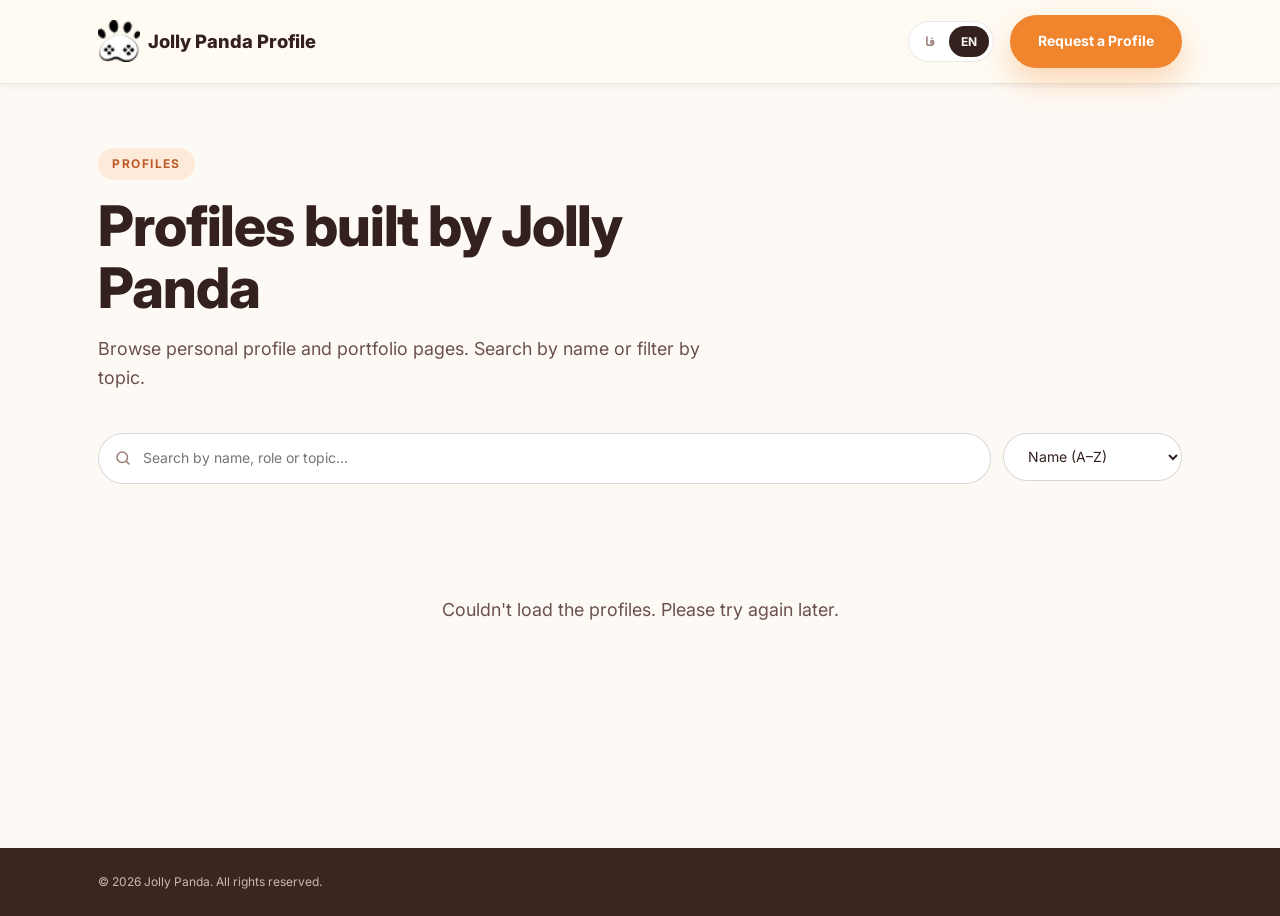
==== bio/index.html @ 09a41d56 "feat(bio): publish org repos under /bio/ with searchable listing, deploy via Vercel feat(bio): publi" ====
<!DOCTYPE html>
<html lang="en" dir="ltr">
<head>
  <meta charset="UTF-8" />
  <meta name="viewport" content="width=device-width, initial-scale=1.0" />
  <title>Profiles | Jolly Panda</title>
  <meta name="description" content="Browse the personal profile and portfolio websites built by Jolly Panda." />
  <meta name="theme-color" content="#fffbf3" />
  <meta name="robots" content="index, follow" />
  <link rel="canonical" href="https://me.jollypanda.ir/bio/" />
  <link rel="icon" href="/assets/favicon.svg" type="image/svg+xml" />

  <link rel="preconnect" href="https://fonts.googleapis.com" />
  <link rel="preconnect" href="https://fonts.gstatic.com" crossorigin />
  <link href="https://fonts.googleapis.com/css2?family=Inter:wght@400;500;600;700;800;900&family=Vazirmatn:wght@400;500;600;700;800&display=swap" rel="stylesheet" />

  <link rel="stylesheet" href="/css/variables.css" />
  <link rel="stylesheet" href="/css/base.css" />
  <link rel="stylesheet" href="/css/bio.css" />
</head>
<body>
  <a class="skip-link" href="#main" data-i18n="skip">Skip to content</a>

  <header class="site-header is-scrolled" id="siteHeader">
    <div class="container nav">
      <a href="/" class="brand" aria-label="Jolly Panda Profile home">
        <img src="/assets/favicon.svg" alt="" class="brand__mark" width="42" height="42" />
        <span>
          <span>Jolly Panda</span>
          <span class="brand__sub" data-i18n="brandSub">Profile</span>
        </span>
      </a>

      <div class="nav__actions">
        <div class="lang-switch" role="group" aria-label="Language switch">
          <button type="button" class="lang-switch__btn" data-lang="fa">فا</button>
          <button type="button" class="lang-switch__btn" data-lang="en">EN</button>
        </div>
        <a href="/en/#request" class="btn btn-primary" id="requestLink" data-i18n="request">Request a Profile</a>
      </div>
    </div>
  </header>

  <main id="main">
    <section class="section bio-page">
      <div class="container">
        <div class="section-heading">
          <span class="eyebrow" data-i18n="eyebrow">Profiles</span>
          <h1 class="bio-title" data-i18n="title">Profiles built by Jolly Panda</h1>
          <p data-i18n="lead">Browse personal profile and portfolio pages. Search by name or filter by topic.</p>
        </div>

        <div class="bio-toolbar" role="search">
          <label class="bio-search">
            <span class="sr-only" data-i18n="searchLabel">Search profiles</span>
            <svg viewBox="0 0 24 24" width="18" height="18" aria-hidden="true" fill="none" stroke="currentColor" stroke-width="2" stroke-linecap="round"><circle cx="11" cy="11" r="7"/><path d="m20 20-3.5-3.5"/></svg>
            <input type="search" id="bioSearch" autocomplete="off" data-i18n-placeholder="searchPlaceholder" placeholder="Search by name, role or topic…" />
          </label>

          <label class="bio-sort">
            <span class="sr-only" data-i18n="sortLabel">Sort by</span>
            <select id="bioSort">
              <option value="name" data-i18n="sortName">Name (A–Z)</option>
              <option value="updated" data-i18n="sortUpdated">Recently updated</option>
            </select>
          </label>
        </div>

        <div class="bio-chips" id="bioChips" role="group" aria-label="Filter by topic" hidden></div>

        <p class="bio-count" id="bioCount" role="status" aria-live="polite"></p>

        <div class="bio-table-wrap">
          <table class="bio-table" id="bioTable" hidden>
            <thead>
              <tr>
                <th scope="col" class="col-preview"><span class="sr-only" data-i18n="colPreview">Preview</span></th>
                <th scope="col" data-i18n="colName">Name</th>
                <th scope="col" class="col-topics" data-i18n="colTopics">Topics</th>
                <th scope="col" class="col-updated" data-i18n="colUpdated">Updated</th>
                <th scope="col" class="col-action"><span class="sr-only" data-i18n="colOpen">Open</span></th>
              </tr>
            </thead>
            <tbody id="bioRows"></tbody>
          </table>
        </div>

        <p class="bio-state" id="bioState" hidden></p>
      </div>
    </section>
  </main>

  <footer class="site-footer">
    <div class="site-footer__bottom">
      <div class="container">
        <p class="site-footer__copyright" data-i18n="copyright">© 2026 Jolly Panda. All rights reserved.</p>
      </div>
    </div>
  </footer>

  <script src="/js/bio.js"></script>
</body>
</html>
---- css/variables.css ----
/* ==========================================================================
   Jolly Panda Studio — Design Tokens
   Every color, radius, shadow, spacing and type value used across the site
   is declared here as a CSS Custom Property. Nothing below should be
   hard-coded anywhere else in the codebase.

   COLOR SOURCE: every color below was sampled directly from the official
   mascot artwork (assets/mascot/jolly-panda-mascot.jpeg) via k-means /
   channel-filtered pixel extraction — nothing here is an invented or
   generic palette:
     - Panda Orange   #f0852e  → the hoodie (primary brand color)
     - Ember Orange    #be5a29  → hoodie shadow folds (hover / dark state)
     - Bamboo Yellow  #fcdd4e  → the badge's geometric backdrop
     - Blush Rose     #ebbeb1  → the mascot's cheek blush
     - Panda Ink      #362122  → the fur outline / eyes / nose
     - Warm Cream     #f0e6d9  → the mascot's white fur, warmed
   ========================================================================== */

:root {
  /* ---------- Color: Surfaces (from the mascot's cream fur) ---------- */
  --color-paper: #fdfaf5;        /* primary background */
  --color-paper-alt: #f7ecdf;    /* alternating section background */
  --color-surface: #ffffff;      /* card surfaces */
  --color-surface-tint: #f6ece1; /* subtle surface on paper-alt sections */

  /* ---------- Color: Ink (from the mascot's outline / eyes) ---------- */
  --color-ink: #34211f;          /* headings / high emphasis text */
  --color-ink-soft: #6b504b;     /* body copy */
  --color-ink-faint: #9c8078;    /* captions, meta */
  --color-border: rgba(52, 33, 31, 0.1);
  --color-border-strong: rgba(52, 33, 31, 0.18);

  /* ---------- Color: Panda Orange (primary — the hoodie) ---------- */
  --color-orange: #f0852e;
  --color-orange-dark: #be5a29;
  --color-orange-light: #fdead9;

  /* ---------- Color: Bamboo Yellow (secondary — the badge backdrop) ---------- */
  --color-yellow: #fcdd4e;
  --color-yellow-dark: #dcb52a;
  --color-yellow-light: #fff6d8;

  /* ---------- Color: Blush Rose (accent — the cheek blush) ---------- */
  --color-blush: #ebbeb1;
  --color-blush-dark: #d18f7c;
  --color-blush-light: #faeae5;

  /* ---------- Color: Warm Taupe (neutral accent — fur shading) ---------- */
  --color-taupe: #d3b5a8;
  --color-taupe-dark: #a9877a;
  --color-taupe-light: #f2e6de;

  /* ---------- Gradients (used sparingly — one signature moment only) ---------- */
  --gradient-brand: linear-gradient(135deg, var(--color-orange) 0%, var(--color-yellow) 100%);
  --gradient-ink: linear-gradient(180deg, #3c2521 0%, #2a1917 100%);

  /* ---------- Shadows (warm-tinted, matching the ink color) ---------- */
  --shadow-xs: 0 2px 6px rgba(52, 33, 31, 0.07);
  --shadow-soft: 0 10px 26px rgba(52, 33, 31, 0.09);
  --shadow-lift: 0 20px 44px rgba(52, 33, 31, 0.16);
  --shadow-orange: 0 14px 30px rgba(240, 133, 46, 0.32);
  --shadow-yellow: 0 14px 30px rgba(252, 221, 78, 0.35);

  /* ---------- Radii ---------- */
  --radius-sm: 12px;
  --radius-md: 20px;
  --radius-lg: 32px;
  --radius-xl: 48px;
  --radius-full: 999px;

  /* ---------- Spacing scale ---------- */
  --space-3xs: 0.25rem;
  --space-2xs: 0.5rem;
  --space-xs: 0.75rem;
  --space-sm: 1rem;
  --space-md: 1.5rem;
  --space-lg: 2.5rem;
  --space-xl: 4rem;
  --space-2xl: 6rem;
  --space-3xl: 9rem;

  /* ---------- Layout ---------- */
  --container-max: 1180px;
  --container-pad: clamp(1.25rem, 4vw, 3rem);
  --nav-height: 84px;

  /* ---------- Typography ---------- */
  --font-en: 'Inter', -apple-system, BlinkMacSystemFont, 'Segoe UI', sans-serif;
  --font-fa: 'Vazirmatn', 'Inter', Tahoma, sans-serif;

  --fs-display: clamp(2.75rem, 6vw, 5rem);
  --fs-h1: clamp(2.25rem, 4.4vw, 3.5rem);
  --fs-h2: clamp(1.75rem, 3.2vw, 2.5rem);
  --fs-h3: clamp(1.25rem, 2vw, 1.5rem);
  --fs-lead: clamp(1.05rem, 1.4vw, 1.25rem);
  --fs-body: 1rem;
  --fs-small: 0.875rem;
  --fs-tiny: 0.75rem;

  --lh-tight: 1.1;
  --lh-snug: 1.3;
  --lh-normal: 1.6;

  /* ---------- Motion ---------- */
  --ease-bounce: cubic-bezier(0.34, 1.56, 0.64, 1);
  --ease-out: cubic-bezier(0.16, 1, 0.3, 1);
  --duration-fast: 180ms;
  --duration-base: 320ms;
  --duration-slow: 600ms;

  /* ---------- Z-index scale ---------- */
  --z-nav: 100;
  --z-menu: 200;
  --z-modal: 300;
}

/* Dark surface used behind footer / CTA — a deep tint of the mascot's own
   ink color, so the "night" mode still reads as part of the same brand
   rather than a generic near-black. */
:root {
  --color-night: #2a1917;
  --color-night-soft: #3c2521;
  --color-on-night: #fdf3ea;
  --color-on-night-soft: rgba(253, 243, 234, 0.72);
}
---- css/base.css ----
/* ==========================================================================
   Jolly Panda Profile — base.css
   Extracted from the Jolly Panda Studio stylesheet (reset, typography,
   layout primitives, nav, buttons, footer) so this is a fully standalone
   project that still matches the studio's art style exactly — no
   cross-project file references.
   ========================================================================== */

/* ---------- 1. Reset & base ---------- */
*,
*::before,
*::after {
  box-sizing: border-box;
  margin: 0;
  padding: 0;
}

html {
  scroll-behavior: smooth;
  -webkit-text-size-adjust: 100%;
}

@media (prefers-reduced-motion: reduce) {
  html {
    scroll-behavior: auto;
  }
  *,
  *::before,
  *::after {
    animation-duration: 0.001ms !important;
    animation-iteration-count: 1 !important;
    transition-duration: 0.001ms !important;
    scroll-behavior: auto !important;
  }
}

body {
  font-family: var(--font-en);
  background-color: var(--color-paper);
  color: var(--color-ink);
  line-height: var(--lh-normal);
  overflow-x: hidden;
  -webkit-font-smoothing: antialiased;
}

html[lang="fa"] body,
body[dir="rtl"] {
  font-family: var(--font-fa);
}

img,
svg {
  display: block;
  max-width: 100%;
}

a {
  color: inherit;
  text-decoration: none;
}

ul {
  list-style: none;
}

button {
  font: inherit;
  color: inherit;
  background: none;
  border: none;
  cursor: pointer;
}

input,
textarea {
  font: inherit;
}

:focus-visible {
  outline: 3px solid var(--color-orange-dark);
  outline-offset: 3px;
  border-radius: var(--radius-sm);
}

.skip-link {
  position: absolute;
  top: -100px;
  left: var(--space-sm);
  background: var(--color-ink);
  color: var(--color-paper);
  padding: var(--space-xs) var(--space-sm);
  border-radius: var(--radius-sm);
  z-index: var(--z-modal);
  transition: top var(--duration-fast) var(--ease-out);
}

.skip-link:focus {
  top: var(--space-sm);
}

/* ---------- 2. Typography ---------- */
h1, h2, h3, h4 {
  color: var(--color-ink);
  line-height: var(--lh-tight);
  font-weight: 800;
  letter-spacing: -0.02em;
}

html[lang="fa"] h1,
html[lang="fa"] h2,
html[lang="fa"] h3,
html[lang="fa"] h4 {
  letter-spacing: 0;
  font-weight: 700;
}

p {
  color: var(--color-ink-soft);
}

.eyebrow {
  display: inline-flex;
  align-items: center;
  gap: var(--space-2xs);
  font-size: var(--fs-tiny);
  font-weight: 700;
  letter-spacing: 0.12em;
  text-transform: uppercase;
  color: var(--color-orange-dark);
  background: var(--color-orange-light);
  padding: 0.4rem 0.9rem;
  border-radius: var(--radius-full);
}

html[lang="fa"] .eyebrow {
  letter-spacing: 0;
  text-transform: none;
}

.section-heading {
  max-width: 640px;
  margin-inline: 0;
  margin-bottom: var(--space-lg);
}

.section-heading--center {
  margin-inline: auto;
  text-align: center;
}

.section-heading h2 {
  font-size: var(--fs-h2);
  margin-top: var(--space-sm);
}

.section-heading p {
  font-size: var(--fs-lead);
  margin-top: var(--space-sm);
}

/* ---------- 3. Layout primitives ---------- */
.container {
  width: 100%;
  max-width: var(--container-max);
  margin-inline: auto;
  padding-inline: var(--container-pad);
}

.section {
  padding-block: var(--space-2xl);
  position: relative;
}

.section--alt {
  background-color: var(--color-paper-alt);
}

main {
  display: block;
}

/* ---------- 4. Navigation ---------- */
.site-header {
  position: fixed;
  inset-inline: 0;
  top: 0;
  height: var(--nav-height);
  z-index: var(--z-nav);
  display: flex;
  align-items: center;
  background: rgba(255, 251, 243, 0.78);
  backdrop-filter: blur(14px);
  -webkit-backdrop-filter: blur(14px);
  border-bottom: 1px solid transparent;
  transition: border-color var(--duration-base) var(--ease-out),
    box-shadow var(--duration-base) var(--ease-out);
}

.site-header.is-scrolled {
  border-bottom-color: var(--color-border);
  box-shadow: var(--shadow-xs);
}

.nav {
  display: flex;
  align-items: center;
  justify-content: space-between;
  width: 100%;
}

.brand {
  display: flex;
  align-items: center;
  gap: var(--space-2xs);
  font-weight: 800;
  font-size: 1.15rem;
  color: var(--color-ink);
}

.brand__mark {
  width: 42px;
  height: 42px;
  flex-shrink: 0;
}

.nav__links {
  display: flex;
  align-items: center;
  gap: var(--space-lg);
}

.nav__link {
  position: relative;
  font-weight: 600;
  font-size: var(--fs-small);
  color: var(--color-ink-soft);
  padding-block: var(--space-2xs);
  transition: color var(--duration-fast) var(--ease-out);
}

.nav__link::after {
  content: "";
  position: absolute;
  left: 0;
  right: 100%;
  bottom: -2px;
  height: 2px;
  background: var(--color-orange);
  border-radius: var(--radius-full);
  transition: right var(--duration-base) var(--ease-out);
}

.nav__link:hover,
.nav__link.is-active {
  color: var(--color-ink);
}

.nav__link:hover::after,
.nav__link.is-active::after {
  right: 0;
}

.nav__actions {
  display: flex;
  align-items: center;
  gap: var(--space-sm);
}

.lang-switch {
  display: flex;
  align-items: center;
  background: var(--color-surface);
  border: 1px solid var(--color-border);
  border-radius: var(--radius-full);
  padding: 4px;
  gap: 2px;
}

.lang-switch__btn {
  padding: 0.4rem 0.75rem;
  border-radius: var(--radius-full);
  font-size: var(--fs-tiny);
  font-weight: 700;
  color: var(--color-ink-faint);
  transition: background var(--duration-fast) var(--ease-out),
    color var(--duration-fast) var(--ease-out);
}

.lang-switch__btn.is-active {
  background: var(--color-ink);
  color: var(--color-paper);
}

.nav-toggle {
  display: none;
  flex-direction: column;
  justify-content: center;
  gap: 5px;
  width: 42px;
  height: 42px;
  border-radius: var(--radius-sm);
}

.nav-toggle span {
  display: block;
  width: 22px;
  height: 2px;
  background: var(--color-ink);
  border-radius: var(--radius-full);
  transition: transform var(--duration-base) var(--ease-bounce),
    opacity var(--duration-fast) var(--ease-out);
}

.nav-toggle[aria-expanded="true"] span:nth-child(1) {
  transform: translateY(7px) rotate(45deg);
}

.nav-toggle[aria-expanded="true"] span:nth-child(2) {
  opacity: 0;
}

.nav-toggle[aria-expanded="true"] span:nth-child(3) {
  transform: translateY(-7px) rotate(-45deg);
}

/* ---------- 5. Buttons ---------- */
.btn {
  display: inline-flex;
  align-items: center;
  justify-content: center;
  gap: var(--space-2xs);
  padding: 0.95rem 1.75rem;
  border-radius: var(--radius-full);
  font-weight: 700;
  font-size: var(--fs-small);
  white-space: nowrap;
  transition: transform var(--duration-base) var(--ease-bounce),
    box-shadow var(--duration-base) var(--ease-out),
    background var(--duration-fast) var(--ease-out);
}

.btn:hover {
  transform: translateY(-3px);
}

.btn:active {
  transform: translateY(-1px) scale(0.98);
}

.btn-primary {
  background: var(--color-orange);
  color: #fff;
  box-shadow: var(--shadow-orange);
}

.btn-primary:hover {
  background: var(--color-orange-dark);
}

.btn-secondary {
  background: var(--color-surface);
  color: var(--color-ink);
  border: 1.5px solid var(--color-border-strong);
}

.btn-secondary:hover {
  border-color: var(--color-ink);
  box-shadow: var(--shadow-soft);
}

/* ---------- 6. Footer ---------- */
.site-footer {
  background: var(--color-night-soft);
  color: var(--color-on-night-soft);
  margin-block-start: var(--space-xl);
}

.site-footer__top {
  display: grid;
  grid-template-columns: 1fr;
  gap: var(--space-lg);
  padding-block: var(--space-lg) var(--space-md);
  border-block-end: 1px solid rgba(253, 243, 234, 0.12);
}

.site-footer__brand {
  display: flex;
  flex-direction: column;
  align-items: center;
  text-align: center;
}

.site-footer__logo {
  display: inline-flex;
  align-items: center;
  gap: var(--space-2xs);
  color: var(--color-on-night);
  font-weight: 800;
  font-size: 1.05rem;
}

.site-footer__mark {
  width: 34px;
  height: 34px;
  flex-shrink: 0;
}

.site-footer__tagline {
  margin-block-start: 0.35rem;
  max-width: 320px;
  margin-inline: auto;
  font-size: var(--fs-small);
  text-align: center;
}

.site-footer__nav {
  display: flex;
  justify-content: center;
}

.site-footer__group {
  text-align: center;
}

.site-footer__list {
  display: flex;
  flex-wrap: wrap;
  justify-content: center;
  gap: var(--space-md);
  list-style: none;
}

.site-footer__link {
  font-size: var(--fs-small);
  color: inherit;
  transition: color var(--duration-fast) var(--ease-out);
}

.site-footer__link:hover,
.site-footer__link:focus-visible {
  color: var(--color-on-night);
}

.site-footer__bottom {
  padding-block: var(--space-md);
}

.site-footer__copyright {
  text-align: center;
  font-size: var(--fs-tiny);
  color: var(--color-on-night-soft);
}

/* ---------- 7. Mobile navigation (below 768px) ---------- */
.nav-toggle {
  display: flex;
}

.nav__links {
  position: fixed;
  top: var(--nav-height);
  inset-inline: 0;
  bottom: 0;
  flex-direction: column;
  justify-content: flex-start;
  align-items: stretch;
  gap: 0;
  background: var(--color-paper);
  padding: var(--space-lg) var(--container-pad);
  transform: translateY(-8px);
  opacity: 0;
  pointer-events: none;
  visibility: hidden;
  transition: opacity var(--duration-base) var(--ease-out),
    transform var(--duration-base) var(--ease-out),
    visibility var(--duration-base);
  z-index: var(--z-menu);
}

.nav__links.is-open {
  opacity: 1;
  transform: translateY(0);
  pointer-events: auto;
  visibility: visible;
}

.nav__link {
  font-size: 1.25rem;
  padding-block: var(--space-sm);
  border-bottom: 1px solid var(--color-border);
}

.nav__link::after {
  display: none;
}

.nav__actions {
  display: none;
}

.nav__links .nav__mobile-cta {
  display: block;
  margin-top: var(--space-lg);
}

@media (min-width: 768px) {
  .nav-toggle {
    display: none;
  }

  .nav__links {
    position: static;
    flex-direction: row;
    align-items: center;
    gap: var(--space-lg);
    background: none;
    padding: 0;
    transform: none;
    opacity: 1;
    pointer-events: auto;
    visibility: visible;
    width: auto;
  }

  .nav__link {
    font-size: var(--fs-small);
    padding-block: var(--space-2xs);
    border-bottom: none;
  }

  .nav__link::after {
    display: block;
  }

  .nav__actions {
    display: flex;
  }

  .nav__links .nav__mobile-cta {
    display: none;
  }

  .site-footer__top {
    grid-template-columns: 1fr 1fr;
    text-align: start;
  }

  .site-footer__brand {
    align-items: start;
    text-align: start;
  }

  .site-footer__tagline {
    margin-inline: 0;
    text-align: start;
  }

  .site-footer__nav {
    justify-content: flex-end;
  }

  .site-footer__group,
  .site-footer__list {
    text-align: start;
    justify-content: flex-end;
  }

  .site-footer__copyright {
    text-align: start;
  }
}
---- css/bio.css ----
/* ==========================================================================
   Jolly Panda Profile — /bio/ listing page
   Uses only the shared design tokens from variables.css.
   ========================================================================== */

.sr-only {
  position: absolute;
  width: 1px;
  height: 1px;
  padding: 0;
  margin: -1px;
  overflow: hidden;
  clip: rect(0, 0, 0, 0);
  white-space: nowrap;
  border: 0;
}

.bio-page {
  padding-top: calc(var(--nav-height) + var(--space-xl));
  min-height: 70vh;
}

.bio-title {
  font-size: var(--fs-h1);
  line-height: var(--lh-tight);
  margin-top: var(--space-sm);
}

/* ---------- Toolbar ---------- */
.bio-toolbar {
  display: flex;
  flex-wrap: wrap;
  gap: var(--space-xs);
  margin-bottom: var(--space-sm);
}

.bio-search {
  position: relative;
  flex: 1 1 280px;
  display: flex;
  align-items: center;
}

.bio-search svg {
  position: absolute;
  inset-inline-start: 1rem;
  color: var(--color-ink-faint);
  pointer-events: none;
}

.bio-search input,
.bio-sort select {
  width: 100%;
  font: inherit;
  font-size: var(--fs-small);
  color: var(--color-ink);
  background: var(--color-surface);
  border: 1.5px solid var(--color-border-strong);
  border-radius: var(--radius-full);
  padding: 0.85rem 1.25rem;
  transition: border-color var(--duration-fast) var(--ease-out),
    box-shadow var(--duration-fast) var(--ease-out);
}

.bio-search input {
  padding-inline-start: 2.75rem;
}

.bio-search input:focus,
.bio-sort select:focus {
  outline: none;
  border-color: var(--color-orange);
  box-shadow: 0 0 0 4px var(--color-orange-light);
}

.bio-sort {
  flex: 0 0 auto;
}

.bio-sort select {
  cursor: pointer;
  padding-inline-end: 1.25rem;
}

/* ---------- Topic chips ---------- */
.bio-chips {
  display: flex;
  flex-wrap: wrap;
  gap: var(--space-2xs);
  margin-bottom: var(--space-sm);
}

.bio-chips[hidden] {
  display: none;
}

.bio-chip {
  font: inherit;
  font-size: var(--fs-tiny);
  font-weight: 700;
  padding: 0.45rem 0.95rem;
  border-radius: var(--radius-full);
  background: var(--color-surface);
  color: var(--color-ink-soft);
  border: 1.5px solid var(--color-border-strong);
  cursor: pointer;
  transition: background var(--duration-fast) var(--ease-out),
    color var(--duration-fast) var(--ease-out),
    border-color var(--duration-fast) var(--ease-out);
}

.bio-chip:hover {
  border-color: var(--color-ink);
}

.bio-chip[aria-pressed="true"] {
  background: var(--color-ink);
  border-color: var(--color-ink);
  color: var(--color-paper);
}

.bio-count {
  font-size: var(--fs-small);
  color: var(--color-ink-faint);
  margin-bottom: var(--space-xs);
  min-height: 1.4em;
}

/* ---------- Table ---------- */
.bio-table-wrap {
  background: var(--color-surface);
  border: 1px solid var(--color-border);
  border-radius: var(--radius-md);
  box-shadow: var(--shadow-soft);
  overflow: hidden;
}

.bio-table-wrap:has(.bio-table[hidden]) {
  display: none;
}

.bio-table {
  width: 100%;
  border-collapse: collapse;
  text-align: start;
}

.bio-table th {
  text-align: start;
  font-size: var(--fs-tiny);
  font-weight: 700;
  letter-spacing: 0.08em;
  text-transform: uppercase;
  color: var(--color-ink-faint);
  padding: var(--space-xs) var(--space-sm);
  background: var(--color-paper-alt);
  border-bottom: 1px solid var(--color-border);
}

html[lang="fa"] .bio-table th {
  letter-spacing: 0;
  text-transform: none;
}

.bio-table td {
  padding: var(--space-xs) var(--space-sm);
  vertical-align: middle;
  border-bottom: 1px solid var(--color-border);
}

.bio-table tbody tr:last-child td {
  border-bottom: 0;
}

.bio-table tbody tr {
  transition: background var(--duration-fast) var(--ease-out);
}

.bio-table tbody tr:hover {
  background: var(--color-yellow-light);
}

.col-preview {
  width: 148px;
}

.col-updated {
  width: 150px;
  white-space: nowrap;
}

.col-action {
  width: 56px;
}

.bio-thumb {
  display: block;
  width: 128px;
  aspect-ratio: 16 / 10;
  border-radius: var(--radius-sm);
  overflow: hidden;
  background: var(--color-paper-alt);
  border: 1px solid var(--color-border);
}

.bio-thumb img {
  width: 100%;
  height: 100%;
  object-fit: cover;
}

.bio-thumb__ph {
  width: 100%;
  height: 100%;
  display: grid;
  place-items: center;
  font-size: 1.75rem;
  font-weight: 800;
  color: #fff;
  background: var(--gradient-brand);
}

.bio-name {
  font-weight: 800;
  font-size: 1.05rem;
  color: var(--color-ink);
}

.bio-name:hover {
  color: var(--color-orange-dark);
}

.bio-sub {
  margin-top: 2px;
  font-size: var(--fs-small);
  font-weight: 600;
  color: var(--color-orange-dark);
}

.bio-desc {
  margin-top: var(--space-3xs);
  font-size: var(--fs-small);
  color: var(--color-ink-soft);
  display: -webkit-box;
  -webkit-line-clamp: 2;
  -webkit-box-orient: vertical;
  overflow: hidden;
  max-width: 56ch;
}

.bio-tags {
  display: flex;
  flex-wrap: wrap;
  gap: var(--space-3xs);
}

.bio-tag {
  font-size: var(--fs-tiny);
  font-weight: 600;
  padding: 0.2rem 0.6rem;
  border-radius: var(--radius-full);
  background: var(--color-taupe-light);
  color: var(--color-ink-soft);
}

.bio-date {
  font-size: var(--fs-small);
  color: var(--color-ink-faint);
}

.bio-open {
  display: inline-grid;
  place-items: center;
  width: 40px;
  height: 40px;
  border-radius: var(--radius-full);
  background: var(--color-orange-light);
  color: var(--color-orange-dark);
  transition: transform var(--duration-base) var(--ease-bounce),
    background var(--duration-fast) var(--ease-out);
}

.bio-open:hover {
  background: var(--color-orange);
  color: #fff;
  transform: translateY(-2px);
}

[dir="rtl"] .bio-open svg {
  transform: scaleX(-1);
}

.bio-state {
  text-align: center;
  padding: var(--space-xl) var(--space-sm);
  font-size: var(--fs-lead);
  color: var(--color-ink-soft);
}

/* ---------- Mobile: rows become cards ---------- */
@media (max-width: 760px) {
  .bio-table-wrap {
    background: transparent;
    border: 0;
    box-shadow: none;
    overflow: visible;
  }

  .bio-table thead {
    display: none;
  }

  .bio-table,
  .bio-table tbody {
    display: block;
  }

  .bio-table tbody tr {
    display: grid;
    grid-template-columns: 1fr auto;
    gap: var(--space-2xs) var(--space-sm);
    background: var(--color-surface);
    border: 1px solid var(--color-border);
    border-radius: var(--radius-md);
    box-shadow: var(--shadow-xs);
    padding: var(--space-sm);
    margin-bottom: var(--space-sm);
  }

  .bio-table td {
    display: block;
    padding: 0;
    border: 0;
  }

  .bio-table td.col-preview {
    grid-column: 1 / -1;
    width: auto;
  }

  .bio-thumb {
    width: 100%;
  }

  .bio-table td.col-name {
    grid-column: 1;
  }

  .bio-table td.col-action {
    grid-column: 2;
    grid-row: 2;
    width: auto;
    align-self: start;
  }

  .bio-table td.col-topics,
  .bio-table td.col-updated {
    grid-column: 1 / -1;
    width: auto;
  }
}

.bio-table[hidden],
.bio-table[hidden] tbody {
  display: none !important;
}

/* base.css hides .nav__actions below 768px (the main pages use a hamburger
   menu); this page has no menu, so keep the language switch visible. */
.site-header .nav__actions {
  display: flex;
}

@media (max-width: 767px) {
  #requestLink {
    display: none;
  }
}
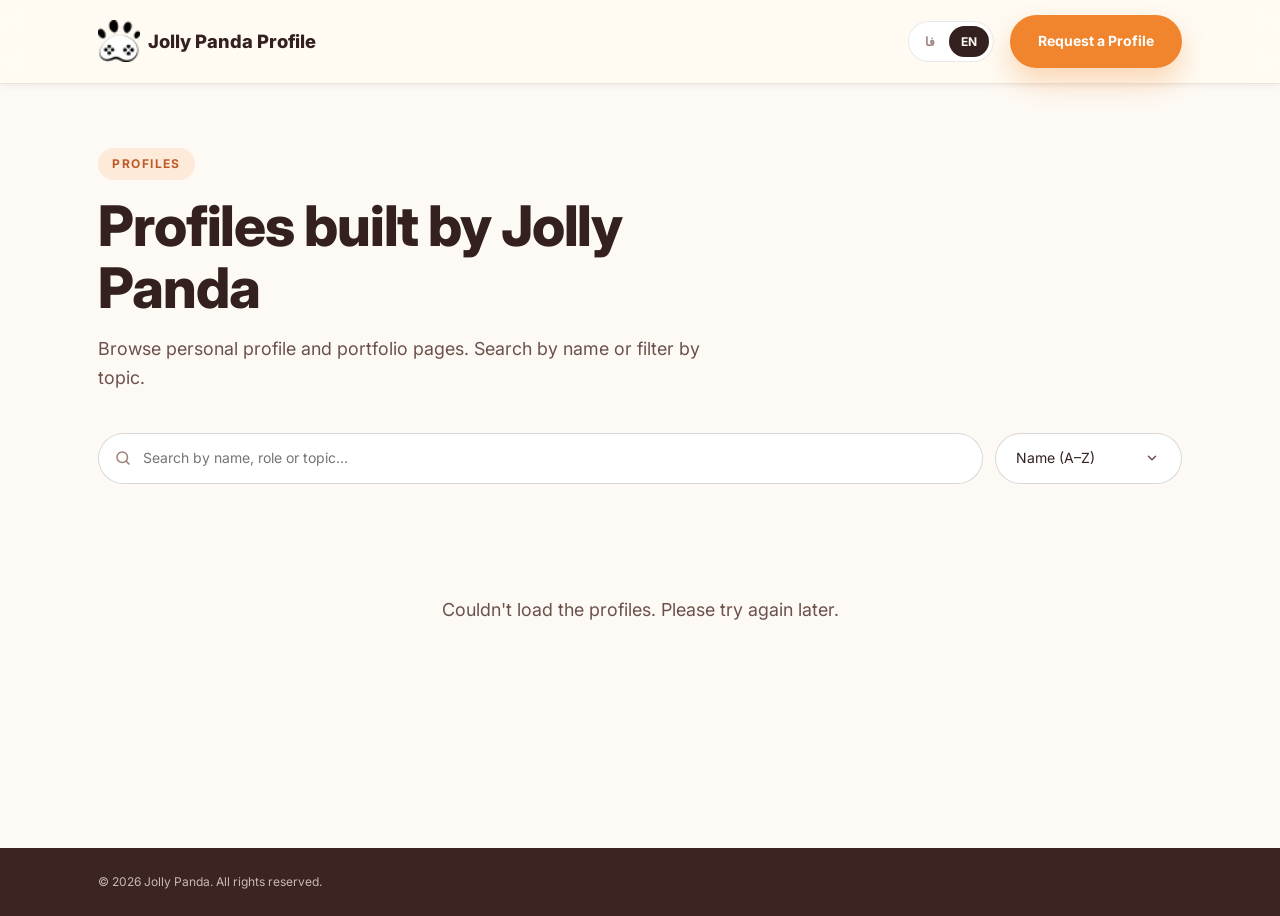
==== commit 9dfa1312: "feat(nav): link main pages to /bio/, localize bio aria/meta text, fix sort select arrow spacing" ====
--- a/bio/index.html
+++ b/bio/index.html
@@ -23,7 +23,7 @@
 
   <header class="site-header is-scrolled" id="siteHeader">
     <div class="container nav">
-      <a href="/" class="brand" aria-label="Jolly Panda Profile home">
+      <a href="/" class="brand" aria-label="Jolly Panda Profile home" data-i18n-attr="aria-label:homeLabel">
         <img src="/assets/favicon.svg" alt="" class="brand__mark" width="42" height="42" />
         <span>
           <span>Jolly Panda</span>
@@ -32,7 +32,7 @@
       </a>
 
       <div class="nav__actions">
-        <div class="lang-switch" role="group" aria-label="Language switch">
+        <div class="lang-switch" role="group" aria-label="Language switch" data-i18n-attr="aria-label:langLabel">
           <button type="button" class="lang-switch__btn" data-lang="fa">فا</button>
           <button type="button" class="lang-switch__btn" data-lang="en">EN</button>
         </div>
@@ -66,7 +66,7 @@
           </label>
         </div>
 
-        <div class="bio-chips" id="bioChips" role="group" aria-label="Filter by topic" hidden></div>
+        <div class="bio-chips" id="bioChips" role="group" aria-label="Filter by topic" data-i18n-attr="aria-label:filterLabel" hidden></div>
 
         <p class="bio-count" id="bioCount" role="status" aria-live="polite"></p>
 
--- a/css/bio.css
+++ b/css/bio.css
@@ -79,7 +79,17 @@
 
 .bio-sort select {
   cursor: pointer;
-  padding-inline-end: 1.25rem;
+  -webkit-appearance: none;
+  appearance: none;
+  /* custom chevron so we control the distance from the border */
+  padding-inline-end: 3rem;
+  background-image: url("data:image/svg+xml,%3Csvg xmlns='http://www.w3.org/2000/svg' width='14' height='14' viewBox='0 0 24 24' fill='none' stroke='%236b504b' stroke-width='2.5' stroke-linecap='round' stroke-linejoin='round'%3E%3Cpath d='m6 9 6 6 6-6'/%3E%3C/svg%3E");
+  background-repeat: no-repeat;
+  background-position: right 1.35rem center;
+}
+
+[dir="rtl"] .bio-sort select {
+  background-position: left 1.35rem center;
 }
 
 /* ---------- Topic chips ---------- */
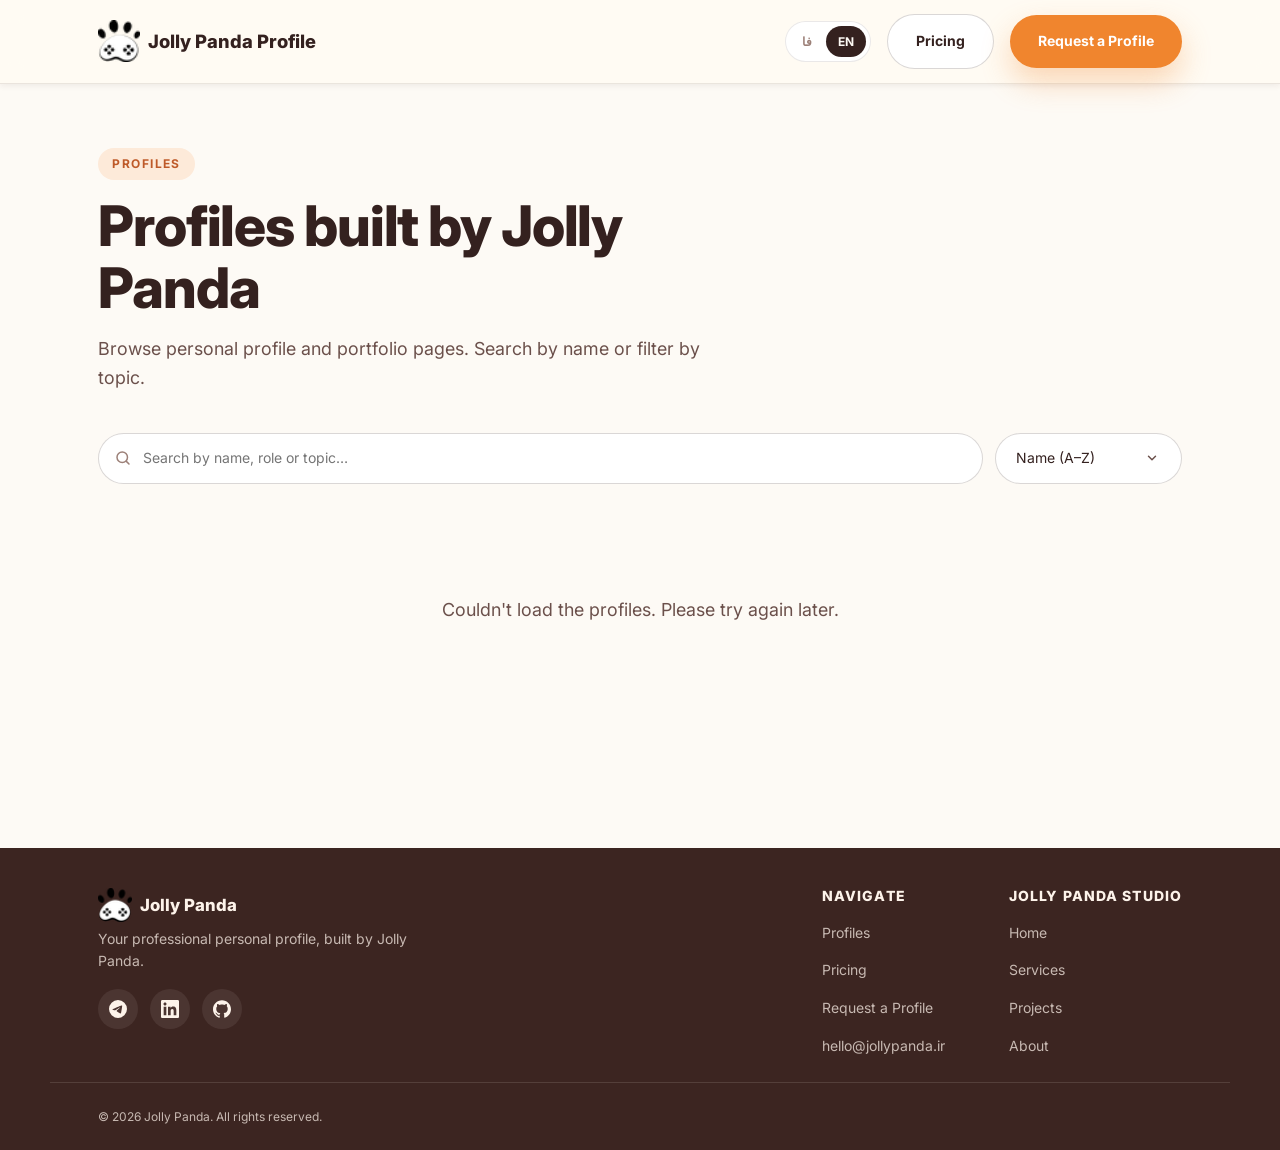
==== commit a2425bb6: "feat(site): fix profile URL to /bio/, add header Pricing/Request, mascot hero and studio footer - co" ====
--- a/bio/index.html
+++ b/bio/index.html
@@ -36,7 +36,8 @@
           <button type="button" class="lang-switch__btn" data-lang="fa">فا</button>
           <button type="button" class="lang-switch__btn" data-lang="en">EN</button>
         </div>
-        <a href="/en/#request" class="btn btn-primary" id="requestLink" data-i18n="request">Request a Profile</a>
+        <a href="/en/#pricing" class="btn btn-secondary nav__btn-pricing" data-href="/{lang}/#pricing" data-i18n="pricing">Pricing</a>
+        <a href="/en/#request" class="btn btn-primary" data-href="/{lang}/#request" data-i18n="request">Request a Profile</a>
       </div>
     </div>
   </header>
@@ -91,6 +92,42 @@
   </main>
 
   <footer class="site-footer">
+    <div class="container site-footer__top">
+      <div class="site-footer__brand">
+        <a href="/" class="site-footer__logo" aria-label="Jolly Panda Profile home" data-i18n-attr="aria-label:homeLabel">
+          <img src="/assets/favicon.svg" alt="" class="site-footer__mark" width="34" height="34" />
+          <span>Jolly Panda</span>
+        </a>
+        <p class="site-footer__tagline" data-i18n="tagline">Your professional personal profile, built by Jolly Panda.</p>
+        <div class="site-footer__social">
+          <a class="site-footer__social-link" href="https://t.me/UsefGameLab" target="_blank" rel="noopener noreferrer" aria-label="Telegram" data-i18n-attr="aria-label:telegram"><svg viewBox="0 0 24 24" aria-hidden="true" focusable="false"><path d="M11.944 0A12 12 0 0 0 0 12a12 12 0 0 0 12 12 12 12 0 0 0 12-12A12 12 0 0 0 12 0a12 12 0 0 0-.056 0zm4.962 7.224c.1-.002.321.023.465.14a.506.506 0 0 1 .171.325c.016.093.036.306.02.472-.18 1.898-.962 6.502-1.36 8.627-.168.9-.499 1.201-.82 1.23-.696.065-1.225-.46-1.9-.902-1.056-.693-1.653-1.124-2.678-1.8-1.185-.78-.417-1.21.258-1.91.177-.184 3.247-2.977 3.307-3.23.007-.032.014-.15-.056-.212s-.174-.041-.249-.024c-.106.024-1.793 1.14-5.061 3.345-.48.33-.913.49-1.302.48-.428-.008-1.252-.241-1.865-.44-.752-.245-1.349-.374-1.297-.789.027-.216.325-.437.893-.663 3.498-1.524 5.83-2.529 6.998-3.014 3.332-1.386 4.025-1.627 4.476-1.635z"/></svg></a>
+          <a class="site-footer__social-link" href="https://www.linkedin.com/company/jolly-panda" target="_blank" rel="noopener noreferrer" aria-label="LinkedIn" data-i18n-attr="aria-label:linkedin"><svg viewBox="0 0 24 24" aria-hidden="true" focusable="false"><path d="M20.447 20.452h-3.554v-5.569c0-1.328-.027-3.037-1.852-3.037-1.853 0-2.136 1.445-2.136 2.939v5.667H9.351V9h3.414v1.561h.046c.477-.9 1.637-1.85 3.37-1.85 3.601 0 4.267 2.37 4.267 5.455v6.286zM5.337 7.433c-1.144 0-2.063-.926-2.063-2.065 0-1.138.92-2.063 2.063-2.063 1.14 0 2.064.925 2.064 2.063 0 1.139-.925 2.065-2.064 2.065zm1.782 13.019H3.555V9h3.564v11.452zM22.225 0H1.771C.792 0 0 .774 0 1.729v20.542C0 23.227.792 24 1.771 24h20.451C23.2 24 24 23.227 24 22.271V1.729C24 .774 23.2 0 22.222 0h.003z"/></svg></a>
+          <a class="site-footer__social-link" href="https://github.com/Jolly-Panda-Works" target="_blank" rel="noopener noreferrer" aria-label="GitHub" data-i18n-attr="aria-label:github"><svg viewBox="0 0 24 24" aria-hidden="true" focusable="false"><path d="M12 .297c-6.63 0-12 5.373-12 12 0 5.303 3.438 9.8 8.205 11.385.6.113.82-.258.82-.577 0-.285-.01-1.04-.015-2.04-3.338.724-4.042-1.61-4.042-1.61C4.422 18.07 3.633 17.7 3.633 17.7c-1.087-.744.084-.729.084-.729 1.205.084 1.838 1.236 1.838 1.236 1.07 1.835 2.809 1.305 3.495.998.108-.776.417-1.305.76-1.605-2.665-.3-5.466-1.332-5.466-5.93 0-1.31.465-2.38 1.235-3.22-.135-.303-.54-1.523.105-3.176 0 0 1.005-.322 3.3 1.23.96-.267 1.98-.399 3-.405 1.02.006 2.04.138 3 .405 2.28-1.552 3.285-1.23 3.285-1.23.645 1.653.24 2.873.12 3.176.765.84 1.23 1.91 1.23 3.22 0 4.61-2.805 5.625-5.475 5.92.42.36.81 1.096.81 2.22 0 1.606-.015 2.896-.015 3.286 0 .315.21.69.825.57C20.565 22.092 24 17.592 24 12.297c0-6.627-5.373-12-12-12"/></svg></a>
+        </div>
+      </div>
+
+      <nav class="site-footer__nav" aria-label="Footer navigation" data-i18n-attr="aria-label:footerNavLabel">
+        <div class="site-footer__group">
+          <h3 class="site-footer__heading" data-i18n="navigate">Navigate</h3>
+          <ul class="site-footer__list site-footer__list--stack">
+            <li><a class="site-footer__link" href="/bio/" data-i18n="profiles">Profiles</a></li>
+            <li><a class="site-footer__link" href="/en/#pricing" data-href="/{lang}/#pricing" data-i18n="pricing">Pricing</a></li>
+            <li><a class="site-footer__link" href="/en/#request" data-href="/{lang}/#request" data-i18n="request">Request a Profile</a></li>
+            <li><a class="site-footer__link site-footer__link--email" href="mailto:hello@jollypanda.ir">hello@jollypanda.ir</a></li>
+          </ul>
+        </div>
+        <div class="site-footer__group">
+          <h3 class="site-footer__heading" data-i18n="studio">Jolly Panda Studio</h3>
+          <ul class="site-footer__list site-footer__list--stack">
+            <li><a class="site-footer__link" href="https://jollypanda.ir/index.html" data-i18n="studioHome">Home</a></li>
+            <li><a class="site-footer__link" href="https://jollypanda.ir/services.html" data-i18n="studioServices">Services</a></li>
+            <li><a class="site-footer__link" href="https://jollypanda.ir/projects.html" data-i18n="studioProjects">Projects</a></li>
+            <li><a class="site-footer__link" href="https://jollypanda.ir/about.html" data-i18n="studioAbout">About</a></li>
+          </ul>
+        </div>
+      </nav>
+    </div>
+
     <div class="site-footer__bottom">
       <div class="container">
         <p class="site-footer__copyright" data-i18n="copyright">© 2026 Jolly Panda. All rights reserved.</p>
--- a/css/base.css
+++ b/css/base.css
@@ -451,16 +451,117 @@
   color: var(--color-on-night-soft);
 }
 
+.site-footer__tagline {
+  /* the global `p` rule would otherwise make this dark-on-dark */
+  color: var(--color-on-night-soft);
+}
+
+/* ---------- 6b. Footer v2: social buttons + link columns ---------- */
+.site-footer__social {
+  display: flex;
+  justify-content: center;
+  gap: var(--space-xs);
+  margin-block-start: var(--space-sm);
+}
+
+.site-footer__social-link {
+  display: inline-grid;
+  place-items: center;
+  width: 40px;
+  height: 40px;
+  border-radius: var(--radius-full);
+  background: rgba(253, 243, 234, 0.08);
+  color: var(--color-on-night);
+  transition: background var(--duration-fast) var(--ease-out),
+    transform var(--duration-base) var(--ease-bounce);
+}
+
+.site-footer__social-link:hover,
+.site-footer__social-link:focus-visible {
+  background: var(--color-orange);
+  color: #fff;
+  transform: translateY(-3px);
+}
+
+.site-footer__social-link svg {
+  width: 18px;
+  height: 18px;
+  fill: currentColor;
+}
+
+.site-footer__nav {
+  flex-wrap: wrap;
+  gap: var(--space-xl);
+}
+
+.site-footer__heading {
+  font-size: var(--fs-small);
+  font-weight: 800;
+  letter-spacing: 0.08em;
+  text-transform: uppercase;
+  color: var(--color-on-night);
+  margin-block-end: var(--space-sm);
+}
+
+html[lang="fa"] .site-footer__heading {
+  letter-spacing: 0;
+  text-transform: none;
+}
+
+.site-footer__list--stack {
+  flex-direction: column;
+  flex-wrap: nowrap;
+  align-items: center;
+  gap: var(--space-xs);
+}
+
+@media (min-width: 768px) {
+  .site-footer__top {
+    grid-template-columns: 1.2fr 1fr;
+    align-items: start;
+  }
+
+  .site-footer__brand {
+    align-items: flex-start;
+    text-align: start;
+  }
+
+  .site-footer__tagline {
+    margin-inline: 0;
+    text-align: start;
+  }
+
+  .site-footer__social {
+    justify-content: flex-start;
+  }
+
+  .site-footer__nav {
+    justify-content: flex-end;
+  }
+
+  .site-footer__group {
+    text-align: start;
+  }
+
+  .site-footer__list--stack {
+    align-items: flex-start;
+  }
+}
+
 /* ---------- 7. Mobile navigation (below 768px) ---------- */
 .nav-toggle {
   display: flex;
 }
 
 .nav__links {
-  position: fixed;
-  top: var(--nav-height);
+  /* absolute, not fixed: the header has backdrop-filter, which makes it the
+     containing block for fixed children and collapsed the menu to 0 height. */
+  position: absolute;
+  top: 100%;
   inset-inline: 0;
-  bottom: 0;
+  height: calc(100vh - var(--nav-height));
+  height: calc(100dvh - var(--nav-height));
+  overflow-y: auto;
   flex-direction: column;
   justify-content: flex-start;
   align-items: stretch;
@@ -503,6 +604,15 @@
   margin-top: var(--space-lg);
 }
 
+.nav__links .nav__mobile-cta + .nav__mobile-cta {
+  margin-top: var(--space-sm);
+}
+
+.nav__links .nav__mobile-lang {
+  align-self: flex-start;
+  margin-top: var(--space-lg);
+}
+
 @media (min-width: 768px) {
   .nav-toggle {
     display: none;
@@ -510,6 +620,8 @@
 
   .nav__links {
     position: static;
+    height: auto;
+    overflow: visible;
     flex-direction: row;
     align-items: center;
     gap: var(--space-lg);
@@ -536,6 +648,10 @@
     display: flex;
   }
 
+  .nav__links .nav__mobile-lang {
+    display: none;
+  }
+
   .nav__links .nav__mobile-cta {
     display: none;
   }
--- a/css/bio.css
+++ b/css/bio.css
@@ -382,7 +382,43 @@
 }
 
 @media (max-width: 767px) {
-  #requestLink {
+  .site-header .nav__actions {
+    gap: var(--space-2xs);
+  }
+
+  .site-header .nav__actions .btn {
+    padding: 0.6rem 0.9rem;
+    font-size: var(--fs-tiny);
+  }
+}
+
+@media (max-width: 520px) {
+  .nav__btn-pricing {
     display: none;
   }
 }
+
+.site-header .brand {
+  white-space: nowrap;
+}
+
+@media (max-width: 520px) {
+  .site-header .brand {
+    font-size: 1rem;
+  }
+
+  .site-header .brand__sub {
+    display: none;
+  }
+
+  .site-header .nav__actions .btn {
+    padding: 0.55rem 0.8rem;
+  }
+}
+
+@media (max-width: 420px) {
+  /* keep only the logo mark so the buttons never get clipped */
+  .site-header .brand > span {
+    display: none;
+  }
+}
